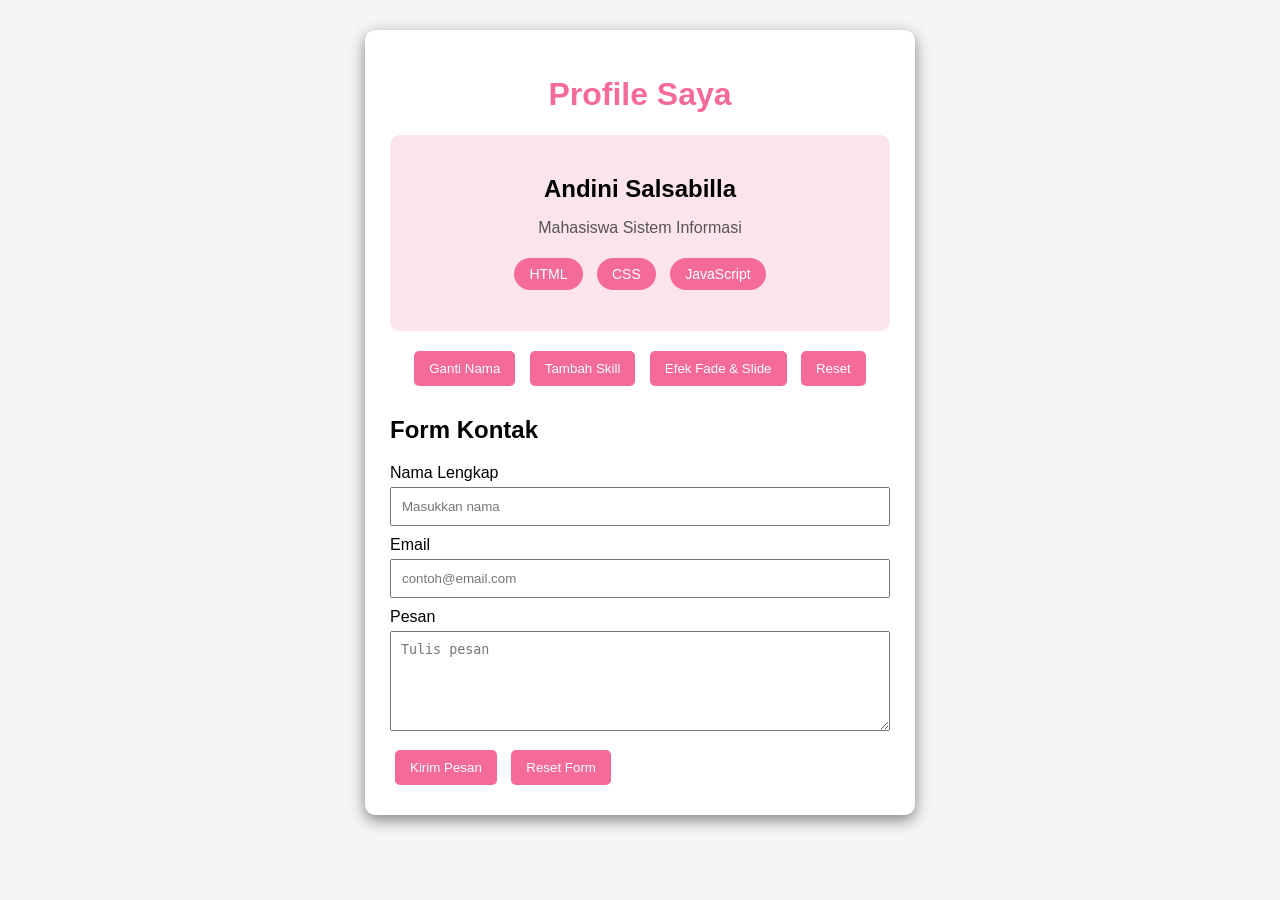
==== Praktikum_Jquery/jquery.html @ 663b2162 "Tugas Jquery Sesi 9" ====
<!DOCTYPE html>
<html>

<head>
    <title>Profile Interaktif - jQuery</title>

    <script src="https://code.jquery.com/jquery-3.7.1.min.js"></script>

    <style>
        body {
            font-family: Arial, sans-serif;
            background-color: #f5f5f5;
            margin: 0;
            padding: 30px;
        }

        .container {
            width: 500px;
            margin: auto;
            background-color: white;
            padding: 25px;
            border-radius: 10px;
            box-shadow: 0 5px 15px gray;
        }

        h1 {
            text-align: center;
            color: #f46b99;
        }

        .profile {
            text-align: center;
            padding: 20px;
            background-color: #fce4ec;
            border-radius: 10px;
        }

        .profile h2 {
            margin-bottom: 5px;
        }

        .profile p {
            color: #555;
        }

        .skill {
            display: inline-block;
            background-color: #f46b99;
            color: white;
            padding: 8px 15px;
            margin: 5px;
            border-radius: 20px;
            font-size: 14px;
        }

        button {
            padding: 10px 15px;
            margin: 5px;
            border: none;
            border-radius: 5px;
            background-color: #f46b99;
            color: white;
            cursor: pointer;
        }

        button:hover {
            background-color: #d94f7a;
        }

        .form {
            margin-top: 25px;
        }

        input,
        textarea {
            width: 100%;
            padding: 10px;
            margin-top: 5px;
            margin-bottom: 10px;
            box-sizing: border-box;
        }

        textarea {
            height: 100px;
        }

        .error {
            color: red;
            font-size: 13px;
            display: none;
        }

        #successMessage {
            color: green;
            display: none;
            text-align: center;
        }
    </style>
</head>

<body>

    <div class="container">

        <h1>Profile Saya</h1>

        <div class="profile" id="profileCard">

            <h2 id="profileName">
                Andini Salsabilla
            </h2>

            <p id="profileJob">
                Mahasiswa Sistem Informasi
            </p>

            <p id="profileSkill">
                <span class="skill">HTML</span>
                <span class="skill">CSS</span>
                <span class="skill">JavaScript</span>
            </p>

        </div>

        <div style="text-align: center; margin-top: 15px;">

            <button id="btnGantiNama">
                Ganti Nama
            </button>

            <button id="btnTambahSkill">
                Tambah Skill
            </button>

            <button id="btnAnimasi">
                Efek Fade & Slide
            </button>

            <button id="btnReset">
                Reset
            </button>

        </div>

        <div class="form">

            <h2>Form Kontak</h2>

            <form id="contactForm">

                <label>Nama Lengkap</label>

                <input
                    type="text"
                    id="nama"
                    placeholder="Masukkan nama"
                >

                <p class="error" id="errNama">
                    Nama minimal 3 karakter
                </p>

                <label>Email</label>

                <input
                    type="text"
                    id="email"
                    placeholder="contoh@email.com"
                >

                <p class="error" id="errEmail">
                    Email harus diisi
                </p>

                <label>Pesan</label>

                <textarea
                    id="pesan"
                    placeholder="Tulis pesan"
                ></textarea>

                <p class="error" id="errPesan">
                    Pesan minimal 10 karakter
                </p>

                <button type="submit">
                    Kirim Pesan
                </button>

                <button type="button" id="btnResetForm">
                    Reset Form
                </button>

            </form>

            <p id="successMessage">
                Pesan berhasil dikirim!
            </p>

        </div>

    </div>

    <script>

        $('#btnGantiNama').click(function() {

            let namaBaru = prompt('Masukkan nama baru:');

            if (namaBaru !== null && namaBaru.trim() !== '') {

                $('#profileName')
                    .text(namaBaru)
                    .css('color', '#2a5298');

            }

        });


        let skill = [
            'jQuery',
            'PHP',
            'MySQL',
            'Bootstrap',
            'GitHub'
        ];

        let nomorSkill = 0;

        $('#btnTambahSkill').click(function() {

            if (nomorSkill < skill.length) {

                $('#profileSkill').append(
                    '<span class="skill">' +
                    skill[nomorSkill] +
                    '</span>'
                );

                nomorSkill++;

            }

        });


        $('#btnAnimasi').click(function() {

            $('#profileCard')
                .fadeOut(300)
                .fadeIn(600)
                .slideUp(200)
                .slideDown(300);

        });


        $('#btnReset').click(function() {

            $('#profileName')
                .text('Andini Salsabilla')
                .css('color', 'black');

            $('#profileSkill').html(
                '<span class="skill">HTML</span>' +
                '<span class="skill">CSS</span>' +
                '<span class="skill">JavaScript</span>'
            );

            nomorSkill = 0;

        });


        $('#contactForm').submit(function(e) {

            e.preventDefault();

            let valid = true;

            if ($('#nama').val().trim().length < 3) {

                $('#errNama').show();

                valid = false;

            } else {

                $('#errNama').hide();

            }


            if ($('#email').val().trim() === '') {

                $('#errEmail').show();

                valid = false;

            } else {

                $('#errEmail').hide();

            }


            if ($('#pesan').val().trim().length < 10) {

                $('#errPesan').show();

                valid = false;

            } else {

                $('#errPesan').hide();

            }


            if (valid) {

                $('#successMessage')
                    .fadeIn()
                    .delay(2000)
                    .fadeOut();

            }

        });


        $('#btnResetForm').click(function() {

            $('#nama').val('');

            $('#email').val('');

            $('#pesan').val('');

            $('.error').hide();

            $('#successMessage').hide();

        });

    </script>

</body>

</html>
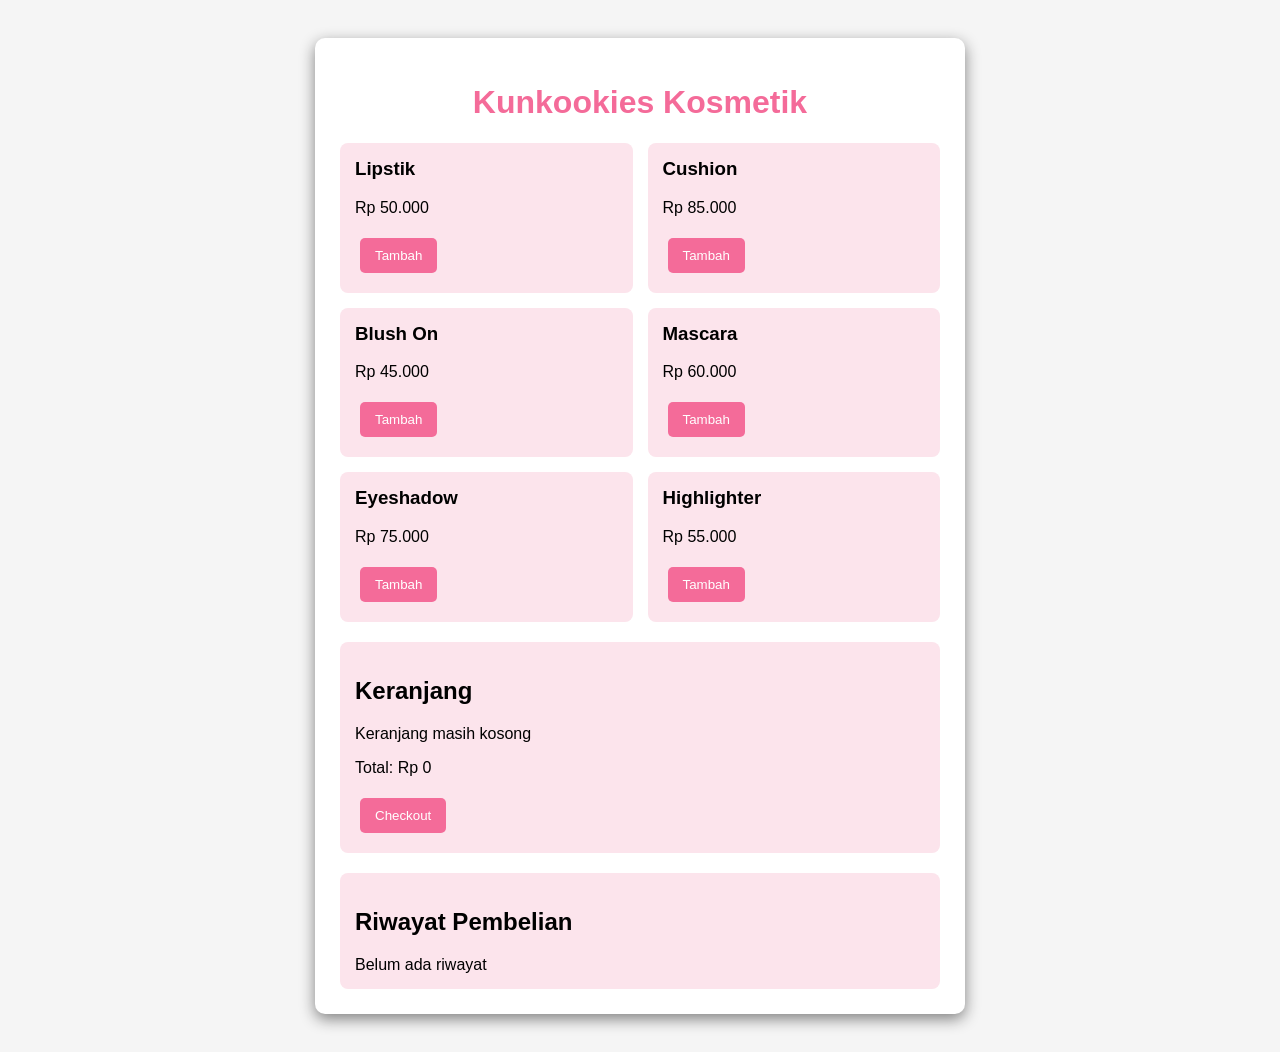
==== commit 8d2cfdea: "latihan 1,2,3 praktikum sesi 9" ====
--- a/Praktikum_Jquery/jquery.html
+++ b/Praktikum_Jquery/jquery.html
@@ -2,7 +2,7 @@
 <html>
 
 <head>
-    <title>Profile Interaktif - jQuery</title>
+    <title>Latihan jQuery - Keranjang Makeup</title>
 
     <script src="https://code.jquery.com/jquery-3.7.1.min.js"></script>
 
@@ -10,12 +10,11 @@
         body {
             font-family: Arial, sans-serif;
             background-color: #f5f5f5;
-            margin: 0;
             padding: 30px;
         }
 
         .container {
-            width: 500px;
+            width: 600px;
             margin: auto;
             background-color: white;
             padding: 25px;
@@ -28,29 +27,20 @@
             color: #f46b99;
         }
 
-        .profile {
-            text-align: center;
-            padding: 20px;
+        .produk-container {
+            display: grid;
+            grid-template-columns: 1fr 1fr;
+            gap: 15px;
+        }
+
+        .produk {
+            padding: 15px;
             background-color: #fce4ec;
-            border-radius: 10px;
-        }
-
-        .profile h2 {
-            margin-bottom: 5px;
-        }
-
-        .profile p {
-            color: #555;
-        }
-
-        .skill {
-            display: inline-block;
-            background-color: #f46b99;
-            color: white;
-            padding: 8px 15px;
-            margin: 5px;
-            border-radius: 20px;
-            font-size: 14px;
+            border-radius: 8px;
+        }
+
+        .produk h3 {
+            margin-top: 0;
         }
 
         button {
@@ -67,8 +57,41 @@
             background-color: #d94f7a;
         }
 
-        .form {
-            margin-top: 25px;
+        .cart {
+            margin-top: 20px;
+            padding: 15px;
+            background-color: #fce4ec;
+            border-radius: 8px;
+        }
+
+        .cart-item {
+            background-color: white;
+            padding: 10px;
+            margin: 5px 0;
+            border-radius: 5px;
+        }
+
+        .diskon {
+            color: green;
+            font-weight: bold;
+        }
+
+        .modal {
+            display: none;
+            position: fixed;
+            left: 0;
+            top: 0;
+            width: 100%;
+            height: 100%;
+            background-color: rgba(0, 0, 0, 0.5);
+        }
+
+        .modal-content {
+            background-color: white;
+            width: 400px;
+            margin: 100px auto;
+            padding: 25px;
+            border-radius: 10px;
         }
 
         input,
@@ -81,7 +104,7 @@
         }
 
         textarea {
-            height: 100px;
+            height: 80px;
         }
 
         .error {
@@ -90,10 +113,11 @@
             display: none;
         }
 
-        #successMessage {
-            color: green;
-            display: none;
-            text-align: center;
+        .riwayat {
+            margin-top: 20px;
+            padding: 15px;
+            background-color: #fce4ec;
+            border-radius: 8px;
         }
     </style>
 </head>
@@ -102,247 +126,418 @@
 
     <div class="container">
 
-        <h1>Profile Saya</h1>
-
-        <div class="profile" id="profileCard">
-
-            <h2 id="profileName">
-                Andini Salsabilla
-            </h2>
-
-            <p id="profileJob">
-                Mahasiswa Sistem Informasi
+        <h1>Kunkookies Kosmetik</h1>
+
+        <div class="produk-container">
+
+            <div class="produk">
+                <h3>Lipstik</h3>
+                <p>Rp 50.000</p>
+                <button class="tambah" data-nama="Lipstik" data-harga="50000">
+                    Tambah
+                </button>
+            </div>
+
+            <div class="produk">
+                <h3>Cushion</h3>
+                <p>Rp 85.000</p>
+                <button class="tambah" data-nama="Cushion" data-harga="85000">
+                    Tambah
+                </button>
+            </div>
+
+            <div class="produk">
+                <h3>Blush On</h3>
+                <p>Rp 45.000</p>
+                <button class="tambah" data-nama="Blush On" data-harga="45000">
+                    Tambah
+                </button>
+            </div>
+
+            <div class="produk">
+                <h3>Mascara</h3>
+                <p>Rp 60.000</p>
+                <button class="tambah" data-nama="Mascara" data-harga="60000">
+                    Tambah
+                </button>
+            </div>
+
+            <div class="produk">
+                <h3>Eyeshadow</h3>
+                <p>Rp 75.000</p>
+                <button class="tambah" data-nama="Eyeshadow" data-harga="75000">
+                    Tambah
+                </button>
+            </div>
+
+            <div class="produk">
+                <h3>Highlighter</h3>
+                <p>Rp 55.000</p>
+                <button class="tambah" data-nama="Highlighter" data-harga="55000">
+                    Tambah
+                </button>
+            </div>
+
+        </div>
+
+
+        <div class="cart">
+
+            <h2>Keranjang</h2>
+
+            <div id="cartItems">
+                Keranjang masih kosong
+            </div>
+
+            <p id="cartTotal">
+                Total: Rp 0
             </p>
 
-            <p id="profileSkill">
-                <span class="skill">HTML</span>
-                <span class="skill">CSS</span>
-                <span class="skill">JavaScript</span>
-            </p>
+            <p id="discountMessage" class="diskon"></p>
+
+            <button id="checkout">
+                Checkout
+            </button>
 
         </div>
 
-        <div style="text-align: center; margin-top: 15px;">
-
-            <button id="btnGantiNama">
-                Ganti Nama
-            </button>
-
-            <button id="btnTambahSkill">
-                Tambah Skill
-            </button>
-
-            <button id="btnAnimasi">
-                Efek Fade & Slide
-            </button>
-
-            <button id="btnReset">
-                Reset
-            </button>
+
+        <div class="riwayat">
+
+            <h2>Riwayat Pembelian</h2>
+
+            <div id="history">
+                Belum ada riwayat
+            </div>
 
         </div>
 
-        <div class="form">
-
-            <h2>Form Kontak</h2>
-
-            <form id="contactForm">
-
-                <label>Nama Lengkap</label>
+    </div>
+
+
+    <div class="modal" id="modal">
+
+        <div class="modal-content">
+
+            <h2>Data Pembeli</h2>
+
+            <form id="buyerForm">
+
+                <label>Nama</label>
 
                 <input
                     type="text"
-                    id="nama"
+                    id="buyerName"
                     placeholder="Masukkan nama"
                 >
 
-                <p class="error" id="errNama">
-                    Nama minimal 3 karakter
+                <p class="error" id="errorName">
+                    Nama harus diisi
                 </p>
 
-                <label>Email</label>
+
+                <label>Alamat</label>
+
+                <textarea
+                    id="buyerAddress"
+                    placeholder="Masukkan alamat"
+                ></textarea>
+
+                <p class="error" id="errorAddress">
+                    Alamat harus diisi
+                </p>
+
+
+                <label>No HP</label>
 
                 <input
                     type="text"
-                    id="email"
-                    placeholder="contoh@email.com"
+                    id="buyerPhone"
+                    placeholder="Masukkan nomor HP"
                 >
 
-                <p class="error" id="errEmail">
-                    Email harus diisi
+                <p class="error" id="errorPhone">
+                    No HP harus diisi
                 </p>
 
-                <label>Pesan</label>
-
-                <textarea
-                    id="pesan"
-                    placeholder="Tulis pesan"
-                ></textarea>
-
-                <p class="error" id="errPesan">
-                    Pesan minimal 10 karakter
-                </p>
 
                 <button type="submit">
-                    Kirim Pesan
-                </button>
-
-                <button type="button" id="btnResetForm">
-                    Reset Form
+                    Konfirmasi
+                </button>
+
+                <button type="button" id="cancel">
+                    Batal
                 </button>
 
             </form>
 
-            <p id="successMessage">
-                Pesan berhasil dikirim!
-            </p>
-
         </div>
 
     </div>
 
+
     <script>
 
-        $('#btnGantiNama').click(function() {
-
-            let namaBaru = prompt('Masukkan nama baru:');
-
-            if (namaBaru !== null && namaBaru.trim() !== '') {
-
-                $('#profileName')
-                    .text(namaBaru)
-                    .css('color', '#2a5298');
-
-            }
+        let cart = [];
+
+
+        $('.tambah').click(function() {
+
+            let nama = $(this).data('nama');
+            let harga = Number($(this).data('harga'));
+
+            let barang = cart.find(function(item) {
+                return item.nama === nama;
+            });
+
+            if (barang) {
+
+                barang.qty++;
+
+            } else {
+
+                cart.push({
+                    nama: nama,
+                    harga: harga,
+                    qty: 1
+                });
+
+            }
+
+            updateCartUI();
 
         });
 
 
-        let skill = [
-            'jQuery',
-            'PHP',
-            'MySQL',
-            'Bootstrap',
-            'GitHub'
-        ];
-
-        let nomorSkill = 0;
-
-        $('#btnTambahSkill').click(function() {
-
-            if (nomorSkill < skill.length) {
-
-                $('#profileSkill').append(
-                    '<span class="skill">' +
-                    skill[nomorSkill] +
-                    '</span>'
+        function updateCartUI() {
+
+            $('#cartItems').html('');
+
+            let totalHarga = cart.reduce(function(sum, item) {
+                return sum + (item.harga * item.qty);
+            }, 0);
+
+
+            if (cart.length === 0) {
+
+                $('#cartItems').text('Keranjang masih kosong');
+
+            } else {
+
+                cart.forEach(function(item) {
+
+                    $('#cartItems').append(
+                        '<div class="cart-item">' +
+                        item.nama +
+                        ' x ' +
+                        item.qty +
+                        ' = Rp ' +
+                        (item.harga * item.qty).toLocaleString('id-ID') +
+                        '</div>'
+                    );
+
+                });
+
+            }
+
+
+            if (totalHarga > 100000) {
+
+                let diskon = totalHarga * 0.1;
+
+                totalHarga = totalHarga - diskon;
+
+                $('#cartTotal').html(
+                    'Total awal: Rp ' +
+                    (totalHarga + diskon).toLocaleString('id-ID') +
+                    '<br>Diskon 10%: Rp ' +
+                    diskon.toLocaleString('id-ID') +
+                    '<br>Total bayar: Rp ' +
+                    totalHarga.toLocaleString('id-ID')
                 );
 
-                nomorSkill++;
+                $('#discountMessage').text(
+                    'Mendapatkan diskon 10%'
+                );
+
+            } else {
+
+                $('#cartTotal').text(
+                    'Total: Rp ' +
+                    totalHarga.toLocaleString('id-ID')
+                );
+
+                $('#discountMessage').text('');
+
+            }
+
+        }
+
+
+        function simpanRiwayat(total, qty) {
+
+            const riwayat =
+                JSON.parse(localStorage.getItem('riwayat')) || [];
+
+            riwayat.push({
+                tanggal: new Date().toISOString(),
+                total: total,
+                qty: qty
+            });
+
+            localStorage.setItem(
+                'riwayat',
+                JSON.stringify(riwayat)
+            );
+
+        }
+
+
+        function tampilkanRiwayat() {
+
+            const riwayat =
+                JSON.parse(localStorage.getItem('riwayat')) || [];
+
+            $('#history').html('');
+
+
+            if (riwayat.length === 0) {
+
+                $('#history').text('Belum ada riwayat');
+
+                return;
+
+            }
+
+
+            riwayat.forEach(function(item) {
+
+                $('#history').append(
+                    '<div class="cart-item">' +
+                    'Tanggal: ' +
+                    new Date(item.tanggal).toLocaleString('id-ID') +
+                    '<br>Jumlah: ' +
+                    item.qty +
+                    '<br>Total: Rp ' +
+                    item.total.toLocaleString('id-ID') +
+                    '</div>'
+                );
+
+            });
+
+        }
+
+
+        $('#checkout').click(function() {
+
+            if (cart.length === 0) {
+
+                alert('Keranjang masih kosong');
+
+            } else {
+
+                $('#modal').fadeIn();
 
             }
 
         });
 
 
-        $('#btnAnimasi').click(function() {
-
-            $('#profileCard')
-                .fadeOut(300)
-                .fadeIn(600)
-                .slideUp(200)
-                .slideDown(300);
+        $('#cancel').click(function() {
+
+            $('#modal').fadeOut();
 
         });
 
 
-        $('#btnReset').click(function() {
-
-            $('#profileName')
-                .text('Andini Salsabilla')
-                .css('color', 'black');
-
-            $('#profileSkill').html(
-                '<span class="skill">HTML</span>' +
-                '<span class="skill">CSS</span>' +
-                '<span class="skill">JavaScript</span>'
-            );
-
-            nomorSkill = 0;
+        $('#buyerForm').submit(function(e) {
+
+            e.preventDefault();
+
+            let valid = true;
+
+
+            if ($('#buyerName').val().trim() === '') {
+
+                $('#errorName').show();
+
+                valid = false;
+
+            } else {
+
+                $('#errorName').hide();
+
+            }
+
+
+            if ($('#buyerAddress').val().trim() === '') {
+
+                $('#errorAddress').show();
+
+                valid = false;
+
+            } else {
+
+                $('#errorAddress').hide();
+
+            }
+
+
+            if ($('#buyerPhone').val().trim() === '') {
+
+                $('#errorPhone').show();
+
+                valid = false;
+
+            } else {
+
+                $('#errorPhone').hide();
+
+            }
+
+
+            if (valid) {
+
+                let totalHarga = cart.reduce(function(sum, item) {
+                    return sum + (item.harga * item.qty);
+                }, 0);
+
+
+                let qty = cart.reduce(function(sum, item) {
+                    return sum + item.qty;
+                }, 0);
+
+
+                if (totalHarga > 100000) {
+
+                    totalHarga = totalHarga - (totalHarga * 0.1);
+
+                }
+
+
+                simpanRiwayat(totalHarga, qty);
+
+
+                cart = [];
+
+                updateCartUI();
+
+                tampilkanRiwayat();
+
+                $('#modal').fadeOut();
+
+                $('#buyerForm')[0].reset();
+
+                alert('Checkout berhasil');
+
+            }
 
         });
 
 
-        $('#contactForm').submit(function(e) {
-
-            e.preventDefault();
-
-            let valid = true;
-
-            if ($('#nama').val().trim().length < 3) {
-
-                $('#errNama').show();
-
-                valid = false;
-
-            } else {
-
-                $('#errNama').hide();
-
-            }
-
-
-            if ($('#email').val().trim() === '') {
-
-                $('#errEmail').show();
-
-                valid = false;
-
-            } else {
-
-                $('#errEmail').hide();
-
-            }
-
-
-            if ($('#pesan').val().trim().length < 10) {
-
-                $('#errPesan').show();
-
-                valid = false;
-
-            } else {
-
-                $('#errPesan').hide();
-
-            }
-
-
-            if (valid) {
-
-                $('#successMessage')
-                    .fadeIn()
-                    .delay(2000)
-                    .fadeOut();
-
-            }
-
-        });
-
-
-        $('#btnResetForm').click(function() {
-
-            $('#nama').val('');
-
-            $('#email').val('');
-
-            $('#pesan').val('');
-
-            $('.error').hide();
-
-            $('#successMessage').hide();
-
-        });
+        updateCartUI();
+
+        tampilkanRiwayat();
 
     </script>
 
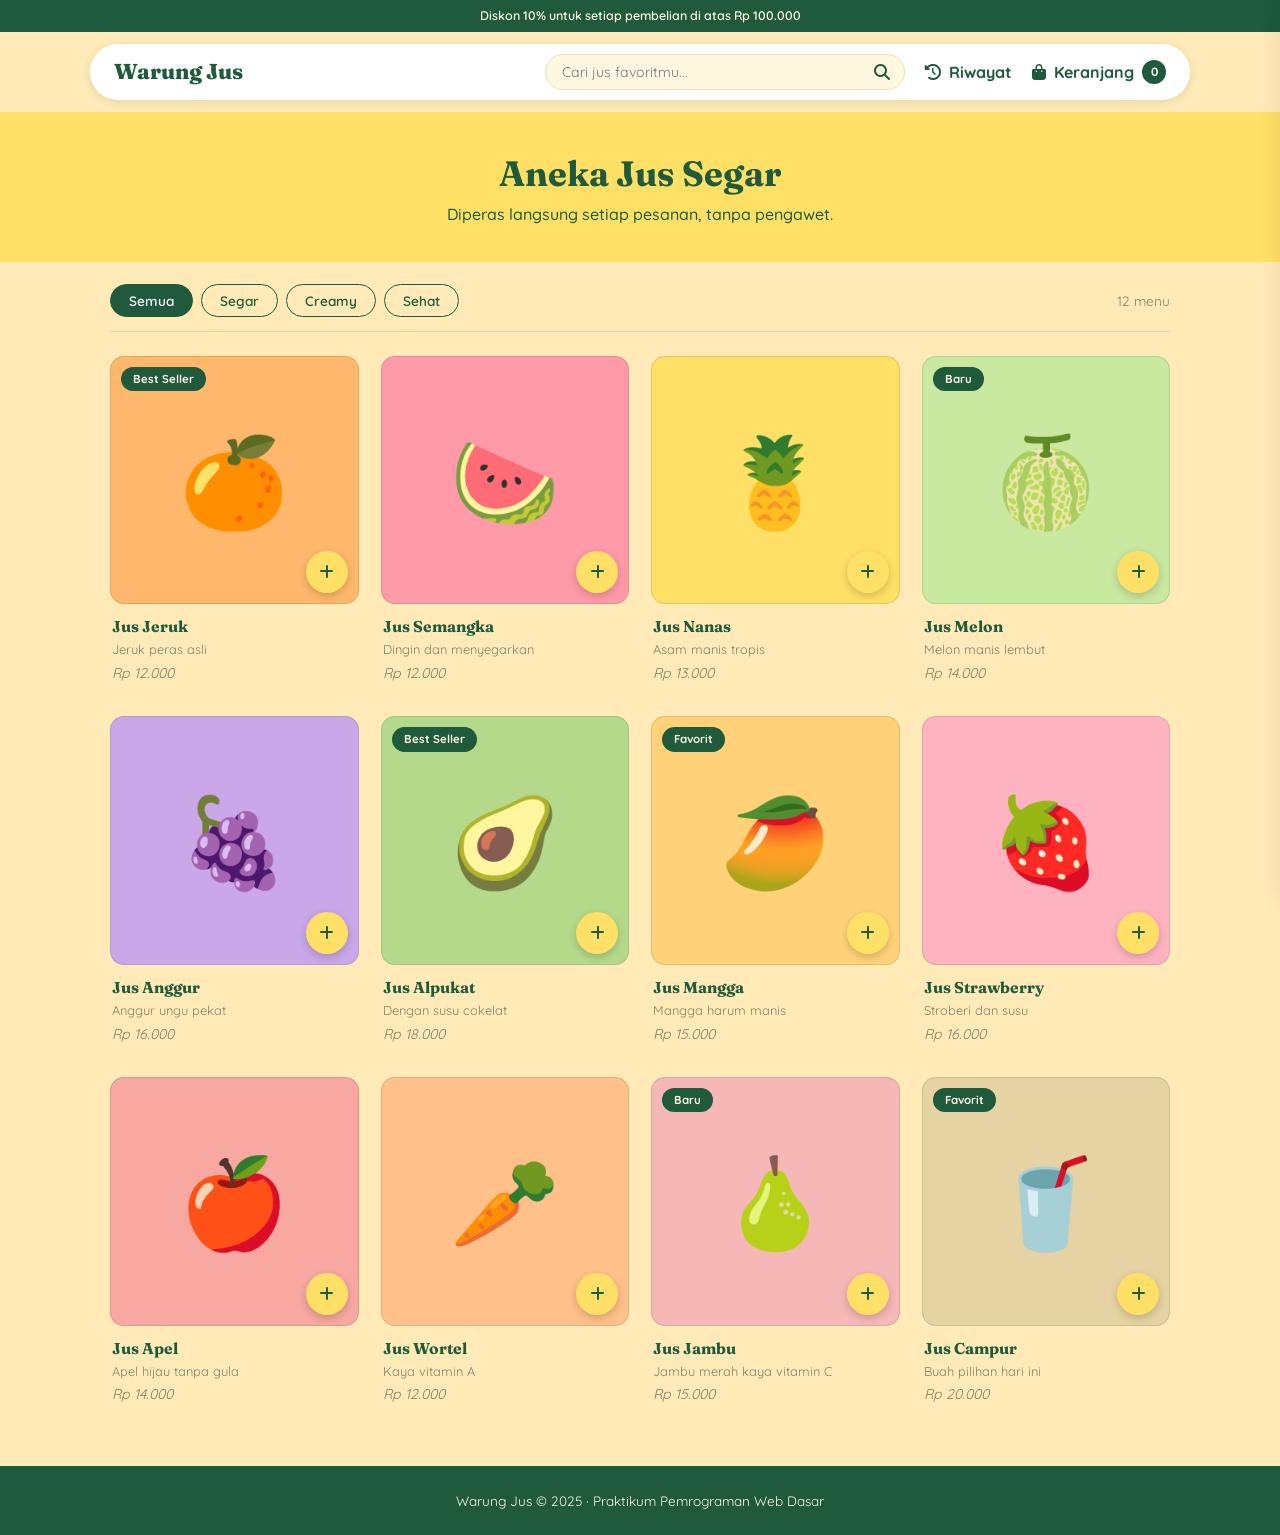
==== commit 757e70bf: "memodifikasi sesuai latihan 1,2, dan 3" ====
--- a/Praktikum_Jquery/jquery.html
+++ b/Praktikum_Jquery/jquery.html
@@ -1,546 +1,537 @@
 <!DOCTYPE html>
-<html>
-
+<html lang="id">
 <head>
-    <title>Latihan jQuery - Keranjang Makeup</title>
-
-    <script src="https://code.jquery.com/jquery-3.7.1.min.js"></script>
-
-    <style>
-        body {
-            font-family: Arial, sans-serif;
-            background-color: #f5f5f5;
-            padding: 30px;
-        }
-
-        .container {
-            width: 600px;
-            margin: auto;
-            background-color: white;
-            padding: 25px;
-            border-radius: 10px;
-            box-shadow: 0 5px 15px gray;
-        }
-
-        h1 {
-            text-align: center;
-            color: #f46b99;
-        }
-
-        .produk-container {
-            display: grid;
-            grid-template-columns: 1fr 1fr;
-            gap: 15px;
-        }
-
-        .produk {
-            padding: 15px;
-            background-color: #fce4ec;
-            border-radius: 8px;
-        }
-
-        .produk h3 {
-            margin-top: 0;
-        }
-
-        button {
-            padding: 10px 15px;
-            margin: 5px;
-            border: none;
-            border-radius: 5px;
-            background-color: #f46b99;
-            color: white;
-            cursor: pointer;
-        }
-
-        button:hover {
-            background-color: #d94f7a;
-        }
-
-        .cart {
-            margin-top: 20px;
-            padding: 15px;
-            background-color: #fce4ec;
-            border-radius: 8px;
-        }
-
-        .cart-item {
-            background-color: white;
-            padding: 10px;
-            margin: 5px 0;
-            border-radius: 5px;
-        }
-
-        .diskon {
-            color: green;
-            font-weight: bold;
-        }
-
-        .modal {
-            display: none;
-            position: fixed;
-            left: 0;
-            top: 0;
-            width: 100%;
-            height: 100%;
-            background-color: rgba(0, 0, 0, 0.5);
-        }
-
-        .modal-content {
-            background-color: white;
-            width: 400px;
-            margin: 100px auto;
-            padding: 25px;
-            border-radius: 10px;
-        }
-
-        input,
-        textarea {
-            width: 100%;
-            padding: 10px;
-            margin-top: 5px;
-            margin-bottom: 10px;
-            box-sizing: border-box;
-        }
-
-        textarea {
-            height: 80px;
-        }
-
-        .error {
-            color: red;
-            font-size: 13px;
-            display: none;
-        }
-
-        .riwayat {
-            margin-top: 20px;
-            padding: 15px;
-            background-color: #fce4ec;
-            border-radius: 8px;
-        }
-    </style>
+<meta charset="UTF-8">
+<meta name="viewport" content="width=device-width, initial-scale=1.0">
+<title>Warung Jus - Aneka Jus Segar</title>
+<script src="https://code.jquery.com/jquery-3.7.1.min.js" integrity="sha256-/JqT3SQfawRcv/BIHPThkBvs0OEvtFFmqPF/lYI/Cxo=" crossorigin="anonymous"></script>
+<link rel="stylesheet" href="https://cdnjs.cloudflare.com/ajax/libs/font-awesome/6.4.0/css/all.min.css">
+<link href="https://fonts.googleapis.com/css2?family=Fraunces:wght@600;700;800&family=Quicksand:wght@400;500;600;700&display=swap" rel="stylesheet">
+<style>
+*{margin:0;padding:0;box-sizing:border-box}
+:root{
+ --cream:#ffeab8; --cream-soft:#fff8e1; --yellow:#ffe066; --yellow-dark:#f5cf3f;
+ --green:#1f5a3d; --ink:#2b2b2b; --muted:#8a7f66; --red:#c0392b;
+ --serif:'Fraunces',Georgia,serif; --sans:'Quicksand',sans-serif;
+}
+body{font-family:var(--sans);background:var(--cream);color:var(--ink);line-height:1.6}
+button,input,textarea{font-family:inherit}
+.container{max-width:1100px;margin:0 auto;padding:0 20px}
+
+.ticker{background:var(--green);color:var(--cream-soft);text-align:center;font-size:.78rem;padding:6px 10px;font-weight:600}
+.navbar{position:sticky;top:0;z-index:50;padding:12px 20px;background:var(--cream)}
+.nav-pill{max-width:1100px;margin:0 auto;background:#fff;border-radius:50px;padding:10px 24px;display:flex;align-items:center;gap:20px;box-shadow:0 2px 10px rgba(31,90,61,.12)}
+.logo{font-family:var(--serif);font-weight:800;font-size:1.35rem;color:var(--green);white-space:nowrap}
+.search-box{flex:1;position:relative;max-width:360px;margin-left:auto}
+.search-box input{width:100%;border:1.5px solid #f0e2b4;border-radius:50px;padding:8px 38px 8px 16px;outline:none;font-size:.88rem;background:var(--cream-soft)}
+.search-box input:focus{border-color:var(--green)}
+.search-box i{position:absolute;right:15px;top:50%;transform:translateY(-50%);color:var(--green)}
+.cart-btn{display:flex;align-items:center;gap:8px;cursor:pointer;color:var(--green);font-weight:700;border:none;background:none;font-size:1rem}
+.cart-badge{background:var(--green);color:#fff;min-width:24px;height:24px;border-radius:50%;display:flex;align-items:center;justify-content:center;font-size:.75rem;transition:.2s}
+
+.banner{background:var(--yellow);text-align:center;padding:34px 20px}
+.banner h1{font-family:var(--serif);color:var(--green);font-size:2.2rem;font-weight:700}
+.banner p{color:var(--green);font-weight:500}
+
+.toolbar{display:flex;justify-content:space-between;align-items:center;flex-wrap:wrap;gap:12px;padding:22px 0 14px;border-bottom:1px solid #e8d49a;margin-bottom:24px}
+.filter-btns{display:flex;gap:8px;flex-wrap:wrap}
+.filter-btn{padding:7px 18px;border:1.5px solid var(--green);background:transparent;color:var(--green);border-radius:50px;font-weight:600;font-size:.85rem;cursor:pointer;transition:.2s}
+.filter-btn.active,.filter-btn:hover{background:var(--green);color:#fff}
+.count{font-size:.85rem;color:var(--muted)}
+
+.produk-grid{display:grid;grid-template-columns:repeat(auto-fill,minmax(210px,1fr));gap:22px;padding-bottom:50px}
+.produk-img{aspect-ratio:1;border-radius:14px;display:flex;align-items:center;justify-content:center;font-size:5.5rem;border:1px solid rgba(31,90,61,.15);position:relative;overflow:hidden}
+.produk-badge{position:absolute;top:10px;left:10px;background:var(--green);color:var(--cream-soft);font-size:.72rem;font-weight:700;padding:3px 12px;border-radius:50px}
+.btn-add-cart{position:absolute;right:10px;bottom:10px;width:42px;height:42px;border-radius:50%;border:none;background:var(--yellow);color:var(--green);font-size:1rem;cursor:pointer;box-shadow:0 3px 8px rgba(0,0,0,.18);transition:.2s}
+.btn-add-cart:hover{background:var(--yellow-dark);transform:scale(1.1)}
+.produk-info{padding:10px 2px}
+.produk-info h3{font-family:var(--serif);color:var(--green);font-size:.98rem;font-weight:700}
+.produk-info .desc{font-size:.8rem;color:var(--muted)}
+.produk-price{font-style:italic;color:var(--muted);font-size:.88rem;margin-top:2px}
+
+.overlay{position:fixed;inset:0;background:rgba(43,43,43,.45);z-index:98;display:none}
+.cart-sidebar{position:fixed;top:0;right:-440px;width:420px;max-width:100%;height:100%;background:var(--cream-soft);z-index:99;display:flex;flex-direction:column;transition:right .35s ease;box-shadow:-8px 0 30px rgba(0,0,0,.2)}
+.cart-sidebar.open{right:0}
+.cart-header{display:flex;align-items:center;gap:10px;padding:22px 24px 12px}
+.cart-header h3{font-family:var(--serif);color:var(--green);font-size:1.3rem}
+.cart-count{background:var(--green);color:#fff;width:24px;height:24px;border-radius:50%;font-size:.75rem;display:flex;align-items:center;justify-content:center;font-weight:700}
+.cart-close{margin-left:auto;width:38px;height:38px;border-radius:50%;border:none;background:var(--green);color:#fff;cursor:pointer;font-size:1rem}
+.promo{margin:6px 24px 10px;background:var(--yellow);color:var(--green);text-align:center;font-weight:600;font-size:.85rem;padding:10px;border-radius:8px}
+.cart-items{flex:1;overflow-y:auto;padding:6px 24px}
+.cart-empty{text-align:center;padding:50px 10px;color:var(--muted)}
+.cart-empty i{font-size:3rem;display:block;margin-bottom:10px;color:#e8d49a}
+.cart-item{display:flex;gap:14px;padding:14px 0;align-items:flex-start}
+.cart-item-icon{width:68px;height:68px;border-radius:10px;font-size:2.2rem;display:flex;align-items:center;justify-content:center;flex-shrink:0;border:1px solid rgba(31,90,61,.15)}
+.cart-item-info{flex:1}
+.cart-item-info h5{font-family:var(--serif);color:var(--green);font-size:.95rem}
+.cart-item-info .unit{font-size:.85rem;color:var(--muted)}
+.qty-control{display:inline-flex;align-items:center;gap:14px;border:1.5px solid var(--green);border-radius:50px;padding:3px 12px;margin-top:8px}
+.qty-btn{border:none;background:none;color:var(--green);font-size:1.1rem;cursor:pointer;font-weight:700}
+.qty-value{font-weight:700;min-width:14px;text-align:center}
+.item-right{text-align:right;display:flex;flex-direction:column;align-items:flex-end;gap:26px}
+.item-right .sub{font-family:var(--serif);font-style:italic;color:var(--muted);font-size:.9rem}
+.cart-item-remove{border:none;background:none;color:var(--muted);font-size:.8rem;cursor:pointer;text-decoration:underline}
+.cart-footer{padding:16px 24px 22px;border-top:1px solid #e8d49a}
+.cart-total{display:flex;justify-content:space-between;align-items:center;margin-bottom:6px;color:var(--muted)}
+#cartTotal{font-family:var(--serif);font-size:1.2rem;font-weight:700;color:var(--green);text-align:right}
+#cartTotal s{display:block;font-size:.85rem;font-weight:500;color:var(--muted)}
+.btn-checkout{width:100%;margin-top:8px;padding:14px;border:none;border-radius:50px;background:var(--yellow);color:var(--green);font-weight:700;font-size:1rem;cursor:pointer;transition:.2s}
+.btn-checkout:hover{background:var(--yellow-dark)}
+.btn-continue{display:block;margin:14px 0 0 auto;border:none;background:none;color:var(--green);font-weight:700;cursor:pointer;font-size:.95rem}
+
+.modal{position:fixed;inset:0;background:rgba(43,43,43,.55);z-index:200;display:none;align-items:center;justify-content:center;padding:16px}
+.modal.show{display:flex}
+.modal-box{background:var(--cream-soft);border-radius:16px;width:100%;max-width:440px;padding:26px;max-height:92vh;overflow-y:auto}
+.modal-box h3{font-family:var(--serif);color:var(--green);font-size:1.4rem;margin-bottom:4px}
+.modal-box .ringkas{font-size:.88rem;color:var(--muted);margin-bottom:16px}
+.field{margin-bottom:14px}
+.field label{display:block;font-weight:700;font-size:.85rem;color:var(--green);margin-bottom:4px}
+.field input,.field textarea{width:100%;padding:10px 14px;border:1.5px solid #e8d49a;border-radius:10px;background:#fff;outline:none;font-size:.92rem}
+.field input:focus,.field textarea:focus{border-color:var(--green)}
+.field.error input,.field.error textarea{border-color:var(--red)}
+.err-msg{display:none;color:var(--red);font-size:.78rem;margin-top:3px}
+.field.error .err-msg{display:block}
+.modal-actions{display:flex;gap:10px;margin-top:6px}
+.btn-batal{flex:1;padding:12px;border-radius:50px;border:1.5px solid var(--green);background:transparent;color:var(--green);font-weight:700;cursor:pointer}
+.btn-kirim{flex:2;padding:12px;border-radius:50px;border:none;background:var(--yellow);color:var(--green);font-weight:700;cursor:pointer}
+.btn-kirim:hover{background:var(--yellow-dark)}
+
+#riwayatList{max-height:50vh;overflow-y:auto;margin-bottom:14px}
+.riwayat-item{display:flex;justify-content:space-between;align-items:flex-start;gap:12px;padding:12px 0;border-bottom:1px dashed #e8d49a}
+.riwayat-item .nama{font-family:var(--serif);color:var(--green);font-weight:700;font-size:.95rem}
+.riwayat-item .tgl{font-size:.8rem;color:var(--muted)}
+.riwayat-item .items{font-size:.82rem;color:var(--ink);margin-top:2px}
+.riwayat-item .total{font-family:var(--serif);font-weight:700;color:var(--green);white-space:nowrap}
+
+.toast{position:fixed;bottom:28px;left:50%;transform:translate(-50%,100px);background:var(--green);color:var(--cream-soft);padding:12px 24px;border-radius:50px;font-weight:600;font-size:.9rem;opacity:0;transition:.35s;z-index:300;pointer-events:none;max-width:92vw;text-align:center}
+.toast.show{transform:translate(-50%,0);opacity:1}
+.footer{background:var(--green);color:var(--cream-soft);text-align:center;padding:24px 20px;font-size:.85rem}
+
+@media(max-width:600px){
+ .nav-pill{padding:8px 14px;gap:10px}.logo{font-size:1.05rem}
+ .banner h1{font-size:1.5rem}
+ .produk-grid{grid-template-columns:repeat(2,1fr);gap:14px}
+ .produk-img{font-size:3.6rem}
+ .cart-text{display:none}
+}
+</style>
 </head>
-
 <body>
-
-    <div class="container">
-
-        <h1>Kunkookies Kosmetik</h1>
-
-        <div class="produk-container">
-
-            <div class="produk">
-                <h3>Lipstik</h3>
-                <p>Rp 50.000</p>
-                <button class="tambah" data-nama="Lipstik" data-harga="50000">
-                    Tambah
-                </button>
-            </div>
-
-            <div class="produk">
-                <h3>Cushion</h3>
-                <p>Rp 85.000</p>
-                <button class="tambah" data-nama="Cushion" data-harga="85000">
-                    Tambah
-                </button>
-            </div>
-
-            <div class="produk">
-                <h3>Blush On</h3>
-                <p>Rp 45.000</p>
-                <button class="tambah" data-nama="Blush On" data-harga="45000">
-                    Tambah
-                </button>
-            </div>
-
-            <div class="produk">
-                <h3>Mascara</h3>
-                <p>Rp 60.000</p>
-                <button class="tambah" data-nama="Mascara" data-harga="60000">
-                    Tambah
-                </button>
-            </div>
-
-            <div class="produk">
-                <h3>Eyeshadow</h3>
-                <p>Rp 75.000</p>
-                <button class="tambah" data-nama="Eyeshadow" data-harga="75000">
-                    Tambah
-                </button>
-            </div>
-
-            <div class="produk">
-                <h3>Highlighter</h3>
-                <p>Rp 55.000</p>
-                <button class="tambah" data-nama="Highlighter" data-harga="55000">
-                    Tambah
-                </button>
-            </div>
-
-        </div>
-
-
-        <div class="cart">
-
-            <h2>Keranjang</h2>
-
-            <div id="cartItems">
-                Keranjang masih kosong
-            </div>
-
-            <p id="cartTotal">
-                Total: Rp 0
-            </p>
-
-            <p id="discountMessage" class="diskon"></p>
-
-            <button id="checkout">
-                Checkout
-            </button>
-
-        </div>
-
-
-        <div class="riwayat">
-
-            <h2>Riwayat Pembelian</h2>
-
-            <div id="history">
-                Belum ada riwayat
-            </div>
-
-        </div>
-
-    </div>
-
-
-    <div class="modal" id="modal">
-
-        <div class="modal-content">
-
-            <h2>Data Pembeli</h2>
-
-            <form id="buyerForm">
-
-                <label>Nama</label>
-
-                <input
-                    type="text"
-                    id="buyerName"
-                    placeholder="Masukkan nama"
-                >
-
-                <p class="error" id="errorName">
-                    Nama harus diisi
-                </p>
-
-
-                <label>Alamat</label>
-
-                <textarea
-                    id="buyerAddress"
-                    placeholder="Masukkan alamat"
-                ></textarea>
-
-                <p class="error" id="errorAddress">
-                    Alamat harus diisi
-                </p>
-
-
-                <label>No HP</label>
-
-                <input
-                    type="text"
-                    id="buyerPhone"
-                    placeholder="Masukkan nomor HP"
-                >
-
-                <p class="error" id="errorPhone">
-                    No HP harus diisi
-                </p>
-
-
-                <button type="submit">
-                    Konfirmasi
-                </button>
-
-                <button type="button" id="cancel">
-                    Batal
-                </button>
-
-            </form>
-
-        </div>
-
-    </div>
-
-
-    <script>
-
-        let cart = [];
-
-
-        $('.tambah').click(function() {
-
-            let nama = $(this).data('nama');
-            let harga = Number($(this).data('harga'));
-
-            let barang = cart.find(function(item) {
-                return item.nama === nama;
-            });
-
-            if (barang) {
-
-                barang.qty++;
-
-            } else {
-
-                cart.push({
-                    nama: nama,
-                    harga: harga,
-                    qty: 1
-                });
-
-            }
-
-            updateCartUI();
-
-        });
-
-
-        function updateCartUI() {
-
-            $('#cartItems').html('');
-
-            let totalHarga = cart.reduce(function(sum, item) {
-                return sum + (item.harga * item.qty);
-            }, 0);
-
-
-            if (cart.length === 0) {
-
-                $('#cartItems').text('Keranjang masih kosong');
-
-            } else {
-
-                cart.forEach(function(item) {
-
-                    $('#cartItems').append(
-                        '<div class="cart-item">' +
-                        item.nama +
-                        ' x ' +
-                        item.qty +
-                        ' = Rp ' +
-                        (item.harga * item.qty).toLocaleString('id-ID') +
-                        '</div>'
-                    );
-
-                });
-
-            }
-
-
-            if (totalHarga > 100000) {
-
-                let diskon = totalHarga * 0.1;
-
-                totalHarga = totalHarga - diskon;
-
-                $('#cartTotal').html(
-                    'Total awal: Rp ' +
-                    (totalHarga + diskon).toLocaleString('id-ID') +
-                    '<br>Diskon 10%: Rp ' +
-                    diskon.toLocaleString('id-ID') +
-                    '<br>Total bayar: Rp ' +
-                    totalHarga.toLocaleString('id-ID')
-                );
-
-                $('#discountMessage').text(
-                    'Mendapatkan diskon 10%'
-                );
-
-            } else {
-
-                $('#cartTotal').text(
-                    'Total: Rp ' +
-                    totalHarga.toLocaleString('id-ID')
-                );
-
-                $('#discountMessage').text('');
-
-            }
-
-        }
-
-
-        function simpanRiwayat(total, qty) {
-
-            const riwayat =
-                JSON.parse(localStorage.getItem('riwayat')) || [];
-
-            riwayat.push({
-                tanggal: new Date().toISOString(),
-                total: total,
-                qty: qty
-            });
-
-            localStorage.setItem(
-                'riwayat',
-                JSON.stringify(riwayat)
-            );
-
-        }
-
-
-        function tampilkanRiwayat() {
-
-            const riwayat =
-                JSON.parse(localStorage.getItem('riwayat')) || [];
-
-            $('#history').html('');
-
-
-            if (riwayat.length === 0) {
-
-                $('#history').text('Belum ada riwayat');
-
-                return;
-
-            }
-
-
-            riwayat.forEach(function(item) {
-
-                $('#history').append(
-                    '<div class="cart-item">' +
-                    'Tanggal: ' +
-                    new Date(item.tanggal).toLocaleString('id-ID') +
-                    '<br>Jumlah: ' +
-                    item.qty +
-                    '<br>Total: Rp ' +
-                    item.total.toLocaleString('id-ID') +
-                    '</div>'
-                );
-
-            });
-
-        }
-
-
-        $('#checkout').click(function() {
-
-            if (cart.length === 0) {
-
-                alert('Keranjang masih kosong');
-
-            } else {
-
-                $('#modal').fadeIn();
-
-            }
-
-        });
-
-
-        $('#cancel').click(function() {
-
-            $('#modal').fadeOut();
-
-        });
-
-
-        $('#buyerForm').submit(function(e) {
-
-            e.preventDefault();
-
-            let valid = true;
-
-
-            if ($('#buyerName').val().trim() === '') {
-
-                $('#errorName').show();
-
-                valid = false;
-
-            } else {
-
-                $('#errorName').hide();
-
-            }
-
-
-            if ($('#buyerAddress').val().trim() === '') {
-
-                $('#errorAddress').show();
-
-                valid = false;
-
-            } else {
-
-                $('#errorAddress').hide();
-
-            }
-
-
-            if ($('#buyerPhone').val().trim() === '') {
-
-                $('#errorPhone').show();
-
-                valid = false;
-
-            } else {
-
-                $('#errorPhone').hide();
-
-            }
-
-
-            if (valid) {
-
-                let totalHarga = cart.reduce(function(sum, item) {
-                    return sum + (item.harga * item.qty);
-                }, 0);
-
-
-                let qty = cart.reduce(function(sum, item) {
-                    return sum + item.qty;
-                }, 0);
-
-
-                if (totalHarga > 100000) {
-
-                    totalHarga = totalHarga - (totalHarga * 0.1);
-
-                }
-
-
-                simpanRiwayat(totalHarga, qty);
-
-
-                cart = [];
-
-                updateCartUI();
-
-                tampilkanRiwayat();
-
-                $('#modal').fadeOut();
-
-                $('#buyerForm')[0].reset();
-
-                alert('Checkout berhasil');
-
-            }
-
-        });
-
-
-        updateCartUI();
-
-        tampilkanRiwayat();
-
-    </script>
-
+<div class="ticker">Diskon 10% untuk setiap pembelian di atas Rp 100.000</div>
+
+<nav class="navbar">
+ <div class="nav-pill">
+  <div class="logo">Warung Jus</div>
+  <div class="search-box">
+   <input type="text" id="searchProduk" placeholder="Cari jus favoritmu...">
+   <i class="fas fa-search"></i>
+  </div>
+  <button class="cart-btn" id="riwayatBtn"><i class="fas fa-clock-rotate-left"></i><span class="cart-text">Riwayat</span></button>
+  <button class="cart-btn" id="cartBtn"><i class="fas fa-shopping-bag"></i><span class="cart-text">Keranjang</span><span class="cart-badge" id="cartBadge">0</span></button>
+ </div>
+</nav>
+
+<header class="banner">
+ <h1>Aneka Jus Segar</h1>
+ <p>Diperas langsung setiap pesanan, tanpa pengawet.</p>
+</header>
+
+<main class="container">
+ <div class="toolbar">
+  <div class="filter-btns">
+   <button class="filter-btn active" data-cat="all">Semua</button>
+   <button class="filter-btn" data-cat="segar">Segar</button>
+   <button class="filter-btn" data-cat="creamy">Creamy</button>
+   <button class="filter-btn" data-cat="sehat">Sehat</button>
+  </div>
+  <span class="count" id="countInfo"></span>
+ </div>
+ <div class="produk-grid" id="produkGrid"></div>
+</main>
+
+<div class="overlay" id="cartOverlay"></div>
+<aside class="cart-sidebar" id="cartSidebar">
+ <div class="cart-header">
+  <h3>Keranjang</h3><span class="cart-count" id="cartCount">0</span>
+  <button class="cart-close" id="cartClose"><i class="fas fa-times"></i></button>
+ </div>
+ <div class="promo">Diskon 10% jika belanja di atas Rp 100.000</div>
+ <div class="cart-items" id="cartItems"></div>
+ <div class="cart-footer">
+  <div class="cart-total">
+   <span>Total:</span>
+   <span id="cartTotal">Rp 0</span>
+  </div>
+  <button class="btn-checkout" id="btnCheckout">Checkout</button>
+  <button class="btn-continue" id="btnContinue">Lanjut belanja <i class="fas fa-arrow-right"></i></button>
+ </div>
+</aside>
+
+<div class="modal" id="modalForm">
+ <div class="modal-box">
+  <h3>Data Pembeli</h3>
+  <p class="ringkas" id="ringkasPesanan"></p>
+  <form id="formPembeli" novalidate>
+   <div class="field" id="f-nama">
+    <label for="inNama">Nama lengkap</label>
+    <input type="text" id="inNama" placeholder="Contoh: Andini Salsabilla">
+    <div class="err-msg"></div>
+   </div>
+   <div class="field" id="f-alamat">
+    <label for="inAlamat">Alamat pengiriman</label>
+    <textarea id="inAlamat" rows="3" placeholder="Jalan, nomor rumah, kota"></textarea>
+    <div class="err-msg"></div>
+   </div>
+   <div class="field" id="f-hp">
+    <label for="inHp">No. HP</label>
+    <input type="tel" id="inHp" placeholder="08123456789">
+    <div class="err-msg"></div>
+   </div>
+   <div class="modal-actions">
+    <button type="button" class="btn-batal" id="btnBatal">Batal</button>
+    <button type="submit" class="btn-kirim">Bayar sekarang</button>
+   </div>
+  </form>
+ </div>
+</div>
+
+<div class="modal" id="modalRiwayat">
+ <div class="modal-box">
+  <h3>Riwayat Pesanan</h3>
+  <p class="ringkas" id="ringkasRiwayat"></p>
+  <div id="riwayatList"></div>
+  <div class="modal-actions">
+   <button type="button" class="btn-batal" id="btnHapusRiwayat">Hapus semua</button>
+   <button type="button" class="btn-kirim" id="btnTutupRiwayat">Tutup</button>
+  </div>
+ </div>
+</div>
+
+<div class="toast" id="toast"><span id="toastMsg"></span></div>
+<footer class="footer">Warung Jus © 2025 · Praktikum Pemrograman Web Dasar</footer>
+
+<script>
+$(document).ready(function () {
+
+ const produkData = [
+  { id: 1, nama: 'Jus Jeruk', harga: 12000, kategori: 'segar', icon: '🍊', bg: '#ffb86b', desc: 'Jeruk peras asli', badge: 'Best Seller' },
+  { id: 2, nama: 'Jus Semangka', harga: 12000, kategori: 'segar', icon: '🍉', bg: '#ff9aa8', desc: 'Dingin dan menyegarkan', badge: '' },
+  { id: 3, nama: 'Jus Nanas', harga: 13000, kategori: 'segar', icon: '🍍', bg: '#ffe066', desc: 'Asam manis tropis', badge: '' },
+  { id: 4, nama: 'Jus Melon', harga: 14000, kategori: 'segar', icon: '🍈', bg: '#c9e8a0', desc: 'Melon manis lembut', badge: 'Baru' },
+  { id: 5, nama: 'Jus Anggur', harga: 16000, kategori: 'segar', icon: '🍇', bg: '#c9a7e8', desc: 'Anggur ungu pekat', badge: '' },
+  { id: 6, nama: 'Jus Alpukat', harga: 18000, kategori: 'creamy', icon: '🥑', bg: '#b5d98a', desc: 'Dengan susu cokelat', badge: 'Best Seller' },
+  { id: 7, nama: 'Jus Mangga', harga: 15000, kategori: 'creamy', icon: '🥭', bg: '#ffd27a', desc: 'Mangga harum manis', badge: 'Favorit' },
+  { id: 8, nama: 'Jus Strawberry', harga: 16000, kategori: 'creamy', icon: '🍓', bg: '#ffb3c1', desc: 'Stroberi dan susu', badge: '' },
+  { id: 9, nama: 'Jus Apel', harga: 14000, kategori: 'sehat', icon: '🍎', bg: '#f7a8a0', desc: 'Apel hijau tanpa gula', badge: '' },
+  { id: 10, nama: 'Jus Wortel', harga: 12000, kategori: 'sehat', icon: '🥕', bg: '#ffc08a', desc: 'Kaya vitamin A', badge: '' },
+  { id: 11, nama: 'Jus Jambu', harga: 15000, kategori: 'sehat', icon: '🍐', bg: '#f6b7b7', desc: 'Jambu merah kaya vitamin C', badge: 'Baru' },
+  { id: 12, nama: 'Jus Campur', harga: 20000, kategori: 'sehat', icon: '🥤', bg: '#e6d3a3', desc: 'Buah pilihan hari ini', badge: 'Favorit' }
+ ];
+
+ let cart = [];
+ let currentFilter = 'all';
+ let searchKeyword = '';
+ let totalAkhir = 0; // total setelah diskon, diisi oleh updateCartUI()
+
+ function renderProduk() {
+  const filtered = produkData.filter(function (p) {
+   const matchKategori = currentFilter === 'all' || p.kategori === currentFilter;
+   const matchSearch = (p.nama + ' ' + p.desc).toLowerCase().includes(searchKeyword.toLowerCase());
+   return matchKategori && matchSearch;
+  });
+
+  $('#countInfo').text(filtered.length + ' menu');
+
+  if (filtered.length === 0) {
+   $('#produkGrid').html('<p style="grid-column:1/-1;text-align:center;padding:50px;color:#8a7f66">Jus tidak ditemukan. Coba kata kunci lain.</p>');
+   return;
+  }
+
+  let html = '';
+  filtered.forEach(function (p) {
+   html += `
+    <div class="produk-card">
+     <div class="produk-img" style="background:${p.bg}">
+      ${p.badge ? `<span class="produk-badge">${p.badge}</span>` : ''}
+      ${p.icon}
+      <button class="btn-add-cart" data-id="${p.id}" title="Tambah ke keranjang"><i class="fas fa-plus"></i></button>
+     </div>
+     <div class="produk-info">
+      <h3>${p.nama}</h3>
+      <p class="desc">${p.desc}</p>
+      <p class="produk-price">Rp ${p.harga.toLocaleString('id-ID')}</p>
+     </div>
+    </div>`;
+  });
+  $('#produkGrid').html(html);
+ }
+
+ $('.filter-btn').click(function () {
+  $('.filter-btn').removeClass('active');
+  $(this).addClass('active');
+  currentFilter = $(this).data('cat');
+  renderProduk();
+ });
+
+ $('#searchProduk').on('input', function () {
+  searchKeyword = $(this).val();
+  renderProduk();
+ });
+
+ $(document).on('click', '.btn-add-cart', function () {
+  const id = $(this).data('id');
+  const produk = produkData.find(p => p.id === id);
+  if (!produk) return;
+
+  const existing = cart.find(item => item.id === id);
+  if (existing) {
+   existing.qty += 1;
+  } else {
+   cart.push({ id: produk.id, nama: produk.nama, harga: produk.harga, icon: produk.icon, bg: produk.bg, qty: 1 });
+  }
+
+  updateCartUI();
+  showToast(produk.icon + ' ' + produk.nama + ' ditambahkan');
+
+  $('#cartBadge').css('transform', 'scale(1.4)');
+  setTimeout(() => $('#cartBadge').css('transform', 'scale(1)'), 200);
+ });
+
+ function updateCartUI() {
+  const $cartItems = $('#cartItems');
+  const totalQty = cart.reduce((sum, item) => sum + item.qty, 0);
+
+  $('#cartBadge, #cartCount').text(totalQty);
+
+  let totalHarga = cart.reduce((sum, item) => sum + (item.harga * item.qty), 0);
+
+  if (totalHarga > 100000) {
+   const diskon = totalHarga * 0.1;
+   totalHarga -= diskon;
+
+   $('#cartTotal').html(`
+    <s>Rp ${(totalHarga + diskon).toLocaleString('id-ID')}</s>
+    Rp ${totalHarga.toLocaleString('id-ID')}
+   `);
+  } else {
+   $('#cartTotal').text('Rp ' + totalHarga.toLocaleString('id-ID'));
+  }
+
+  totalAkhir = totalHarga;
+
+  if (cart.length === 0) {
+   $cartItems.html(`
+    <div class="cart-empty">
+     <i class="fas fa-shopping-bag"></i>
+     <p>Keranjang masih kosong.<br>Pilih jus dulu, yuk.</p>
+    </div>`);
+   return;
+  }
+
+  let html = '';
+  cart.forEach(function (item) {
+   html += `
+    <div class="cart-item">
+     <div class="cart-item-icon" style="background:${item.bg}">${item.icon}</div>
+     <div class="cart-item-info">
+      <h5>${item.nama}</h5>
+      <div class="unit">Rp ${item.harga.toLocaleString('id-ID')}</div>
+      <div class="qty-control">
+       <button class="qty-btn" data-action="minus" data-id="${item.id}">−</button>
+       <span class="qty-value">${item.qty}</span>
+       <button class="qty-btn" data-action="plus" data-id="${item.id}">+</button>
+      </div>
+     </div>
+     <div class="item-right">
+      <span class="sub">Rp ${(item.harga * item.qty).toLocaleString('id-ID')}</span>
+      <button class="cart-item-remove" data-id="${item.id}">Hapus</button>
+     </div>
+    </div>`;
+  });
+  $cartItems.html(html);
+ }
+
+ $(document).on('click', '.qty-btn', function () {
+  const action = $(this).data('action');
+  const id = $(this).data('id');
+  const item = cart.find(i => i.id === id);
+  if (!item) return;
+
+  if (action === 'plus') {
+   item.qty += 1;
+  } else {
+   item.qty -= 1;
+   if (item.qty <= 0) cart = cart.filter(i => i.id !== id);
+  }
+  updateCartUI();
+ });
+
+ $(document).on('click', '.cart-item-remove', function () {
+  const id = $(this).data('id');
+  const item = cart.find(i => i.id === id);
+  if (item) showToast(item.nama + ' dihapus dari keranjang');
+  cart = cart.filter(i => i.id !== id);
+  updateCartUI();
+ });
+
+ function tutupCart() {
+  $('#cartSidebar').removeClass('open');
+  $('#cartOverlay').fadeOut(250);
+ }
+ $('#cartBtn').click(function () {
+  $('#cartSidebar').addClass('open');
+  $('#cartOverlay').fadeIn(250);
+ });
+ $('#cartClose, #cartOverlay, #btnContinue').click(tutupCart);
+
+ function simpanRiwayat(total, qty, nama, items) {
+  const riwayat = JSON.parse(localStorage.getItem('riwayat')) || [];
+  riwayat.push({ tanggal: new Date().toISOString(), total, qty, nama, items });
+  localStorage.setItem('riwayat', JSON.stringify(riwayat));
+ }
+
+ function escapeHtml(str) {
+  return String(str).replace(/[&<>"']/g, function (c) {
+   return { '&': '&amp;', '<': '&lt;', '>': '&gt;', '"': '&quot;', "'": '&#39;' }[c];
+  });
+ }
+
+ function tampilkanRiwayat() {
+  const riwayat = JSON.parse(localStorage.getItem('riwayat')) || [];
+  const $list = $('#riwayatList');
+
+  if (riwayat.length === 0) {
+   $list.html('<div class="cart-empty"><i class="fas fa-receipt"></i><p>Belum ada riwayat pesanan.</p></div>');
+   $('#ringkasRiwayat').text('');
+   $('#btnHapusRiwayat').hide();
+   return;
+  }
+
+  $('#btnHapusRiwayat').show();
+  const totalSemua = riwayat.reduce((s, r) => s + r.total, 0);
+  $('#ringkasRiwayat').text(riwayat.length + ' pesanan · Total belanja Rp ' + totalSemua.toLocaleString('id-ID'));
+
+  let html = '';
+  riwayat.slice().reverse().forEach(function (r) { // terbaru di atas
+   const tgl = new Date(r.tanggal).toLocaleString('id-ID', { dateStyle: 'medium', timeStyle: 'short' });
+   const judul = r.nama ? escapeHtml(r.nama) : r.qty + ' item';
+   html += `
+    <div class="riwayat-item">
+     <div>
+      <div class="nama">${judul}</div>
+      ${r.items ? `<div class="items">${escapeHtml(r.items)}</div>` : ''}
+      <div class="tgl">${tgl} · ${r.qty} item</div>
+     </div>
+     <div class="total">Rp ${r.total.toLocaleString('id-ID')}</div>
+    </div>`;
+  });
+  $list.html(html);
+ }
+
+ $('#riwayatBtn').click(function () {
+  tampilkanRiwayat();
+  $('#modalRiwayat').addClass('show');
+ });
+
+ $('#btnTutupRiwayat').click(function () {
+  $('#modalRiwayat').removeClass('show');
+ });
+
+ $('#modalRiwayat').click(function (e) { // klik area gelap = tutup
+  if (e.target === this) $(this).removeClass('show');
+ });
+
+ $('#btnHapusRiwayat').click(function () {
+  if (confirm('Hapus semua riwayat pesanan?')) {
+   localStorage.removeItem('riwayat');
+   tampilkanRiwayat();
+   showToast('Riwayat dihapus');
+  }
+ });
+
+ $('#btnCheckout').click(function () {
+  if (cart.length === 0) {
+   showToast('Keranjang masih kosong');
+   return;
+  }
+  const totalQty = cart.reduce((sum, item) => sum + item.qty, 0);
+  $('#ringkasPesanan').text(totalQty + ' item · Total Rp ' + totalAkhir.toLocaleString('id-ID'));
+  $('.field').removeClass('error');
+  $('#modalForm').addClass('show');
+  $('#inNama').focus();
+ });
+
+ $('#btnBatal').click(function () {
+  $('#modalForm').removeClass('show');
+ });
+
+ function setError(selector, pesan) {
+  $(selector).addClass('error').find('.err-msg').text(pesan);
+ }
+
+ function validasiForm() {
+  let valid = true;
+  $('.field').removeClass('error');
+
+  const nama = $('#inNama').val().trim();
+  const alamat = $('#inAlamat').val().trim();
+  const hp = $('#inHp').val().trim();
+
+  if (nama.length < 3) {
+   setError('#f-nama', 'Nama minimal 3 karakter.');
+   valid = false;
+  } else if (!/^[A-Za-z\s.'-]+$/.test(nama)) {
+   setError('#f-nama', 'Nama hanya boleh berisi huruf.');
+   valid = false;
+  }
+
+  if (alamat.length < 10) {
+   setError('#f-alamat', 'Alamat minimal 10 karakter.');
+   valid = false;
+  }
+
+  if (!/^(08|\+628|628)\d{8,11}$/.test(hp)) {
+   setError('#f-hp', 'Nomor HP tidak valid. Contoh: 08123456789.');
+   valid = false;
+  }
+
+  return valid;
+ }
+
+ $('#inNama, #inAlamat, #inHp').on('input', function () {
+  $(this).closest('.field').removeClass('error');
+ });
+
+ // Submit form -> validasi -> simpan riwayat -> reset keranjang
+ $('#formPembeli').on('submit', function (e) {
+  e.preventDefault();
+  if (!validasiForm()) return;
+
+  const totalQty = cart.reduce((sum, item) => sum + item.qty, 0);
+  const total = totalAkhir;
+  const namaPembeli = $('#inNama').val().trim();
+  const daftarItem = cart.map(i => i.nama + ' x' + i.qty).join(', ');
+
+  simpanRiwayat(total, totalQty, namaPembeli, daftarItem); // simpan sebelum keranjang dikosongkan
+
+  cart = [];
+  updateCartUI();
+  this.reset();
+  $('#modalForm').removeClass('show');
+  tutupCart();
+  showToast('Pesanan berhasil! ' + totalQty + ' item · Rp ' + total.toLocaleString('id-ID'));
+ });
+
+ let toastTimer;
+ function showToast(message) {
+  clearTimeout(toastTimer);
+  $('#toastMsg').text(message);
+  $('#toast').addClass('show');
+  toastTimer = setTimeout(() => $('#toast').removeClass('show'), 2500);
+ }
+ renderProduk();
+ updateCartUI();
+});
+</script>
 </body>
-
 </html>
